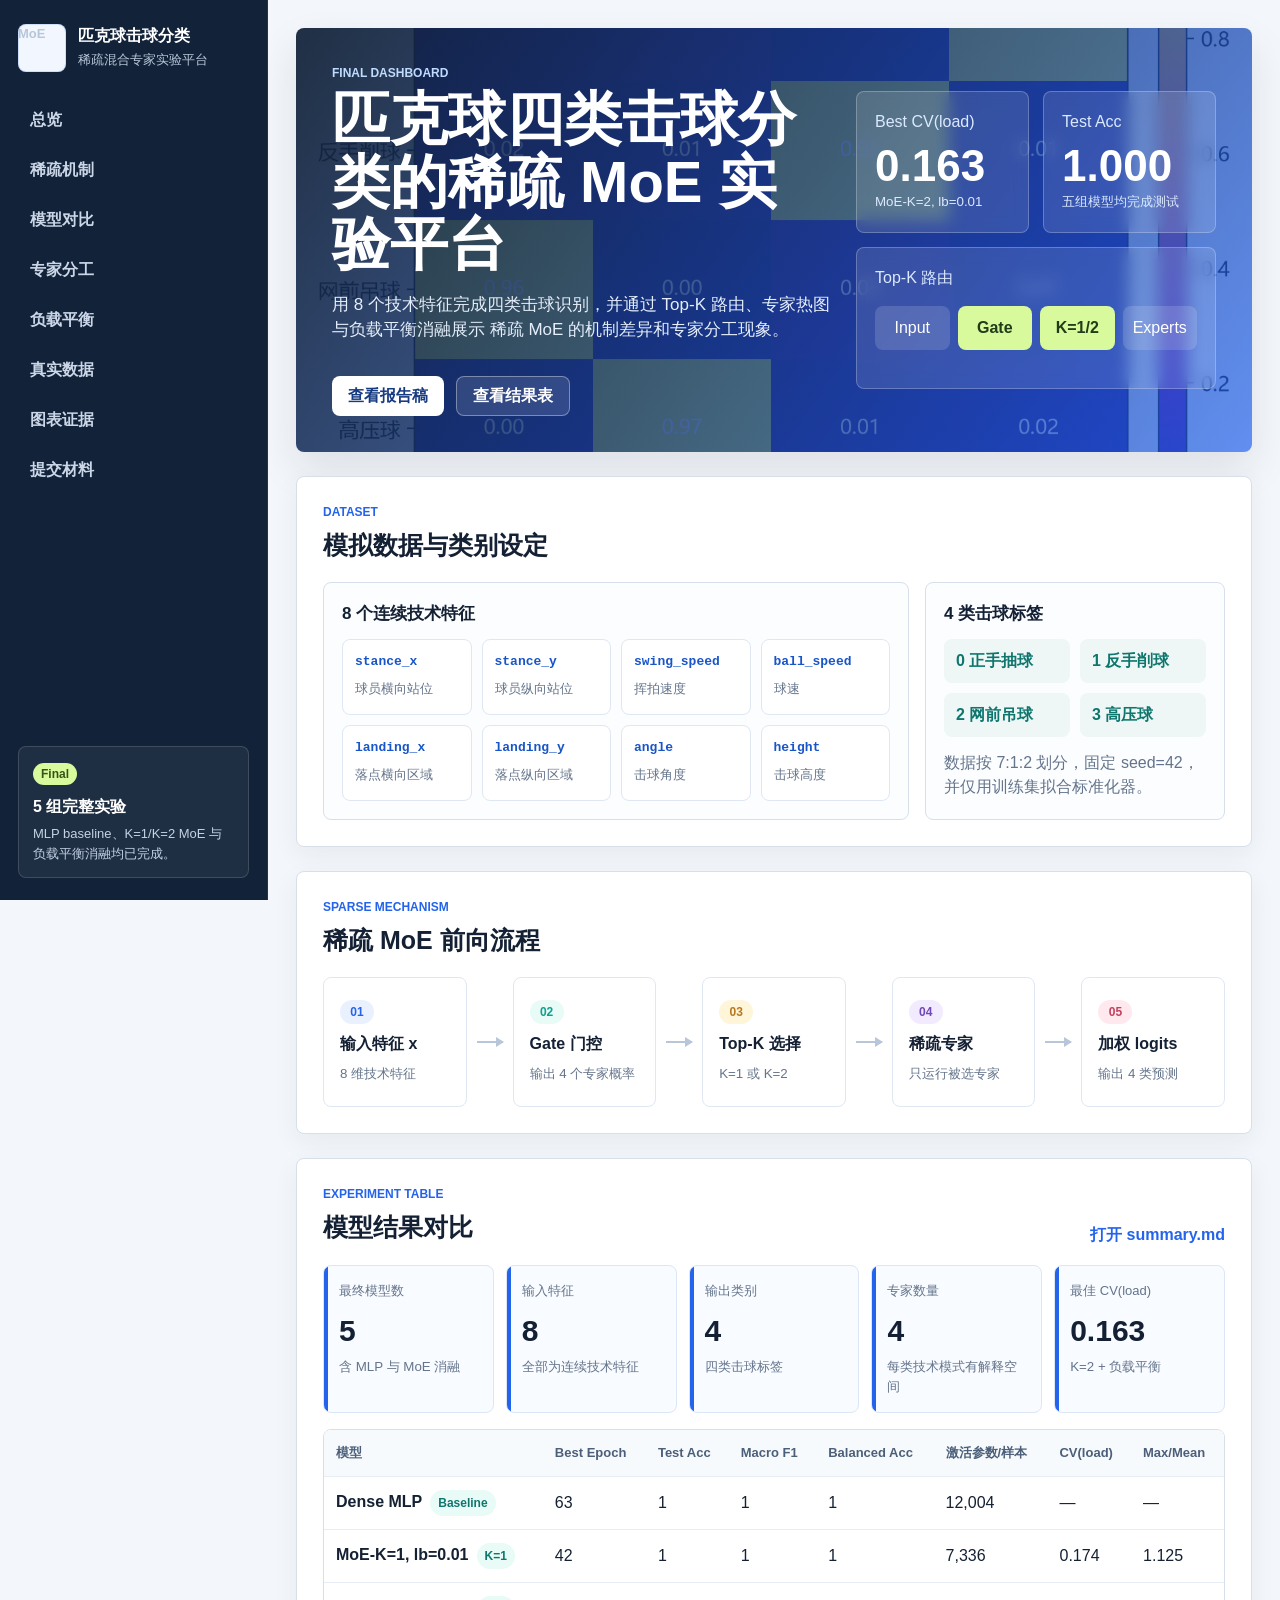
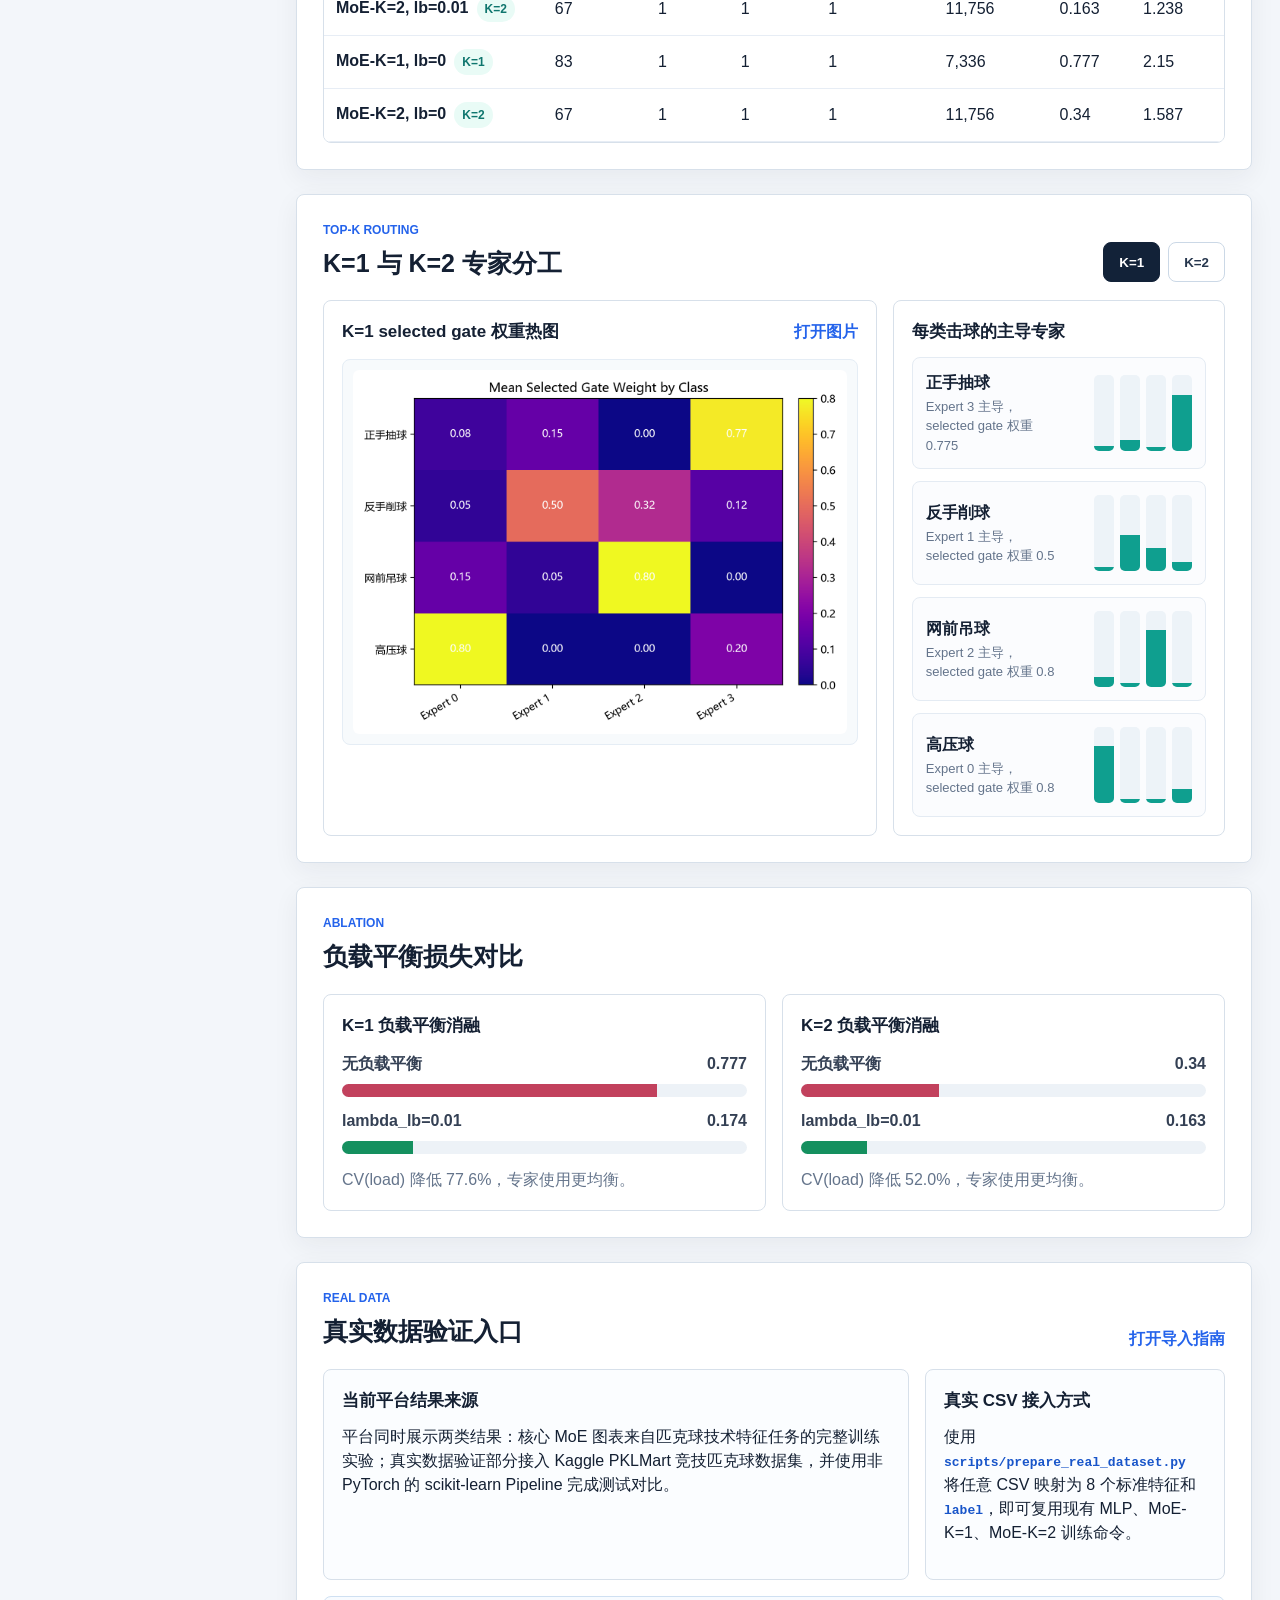
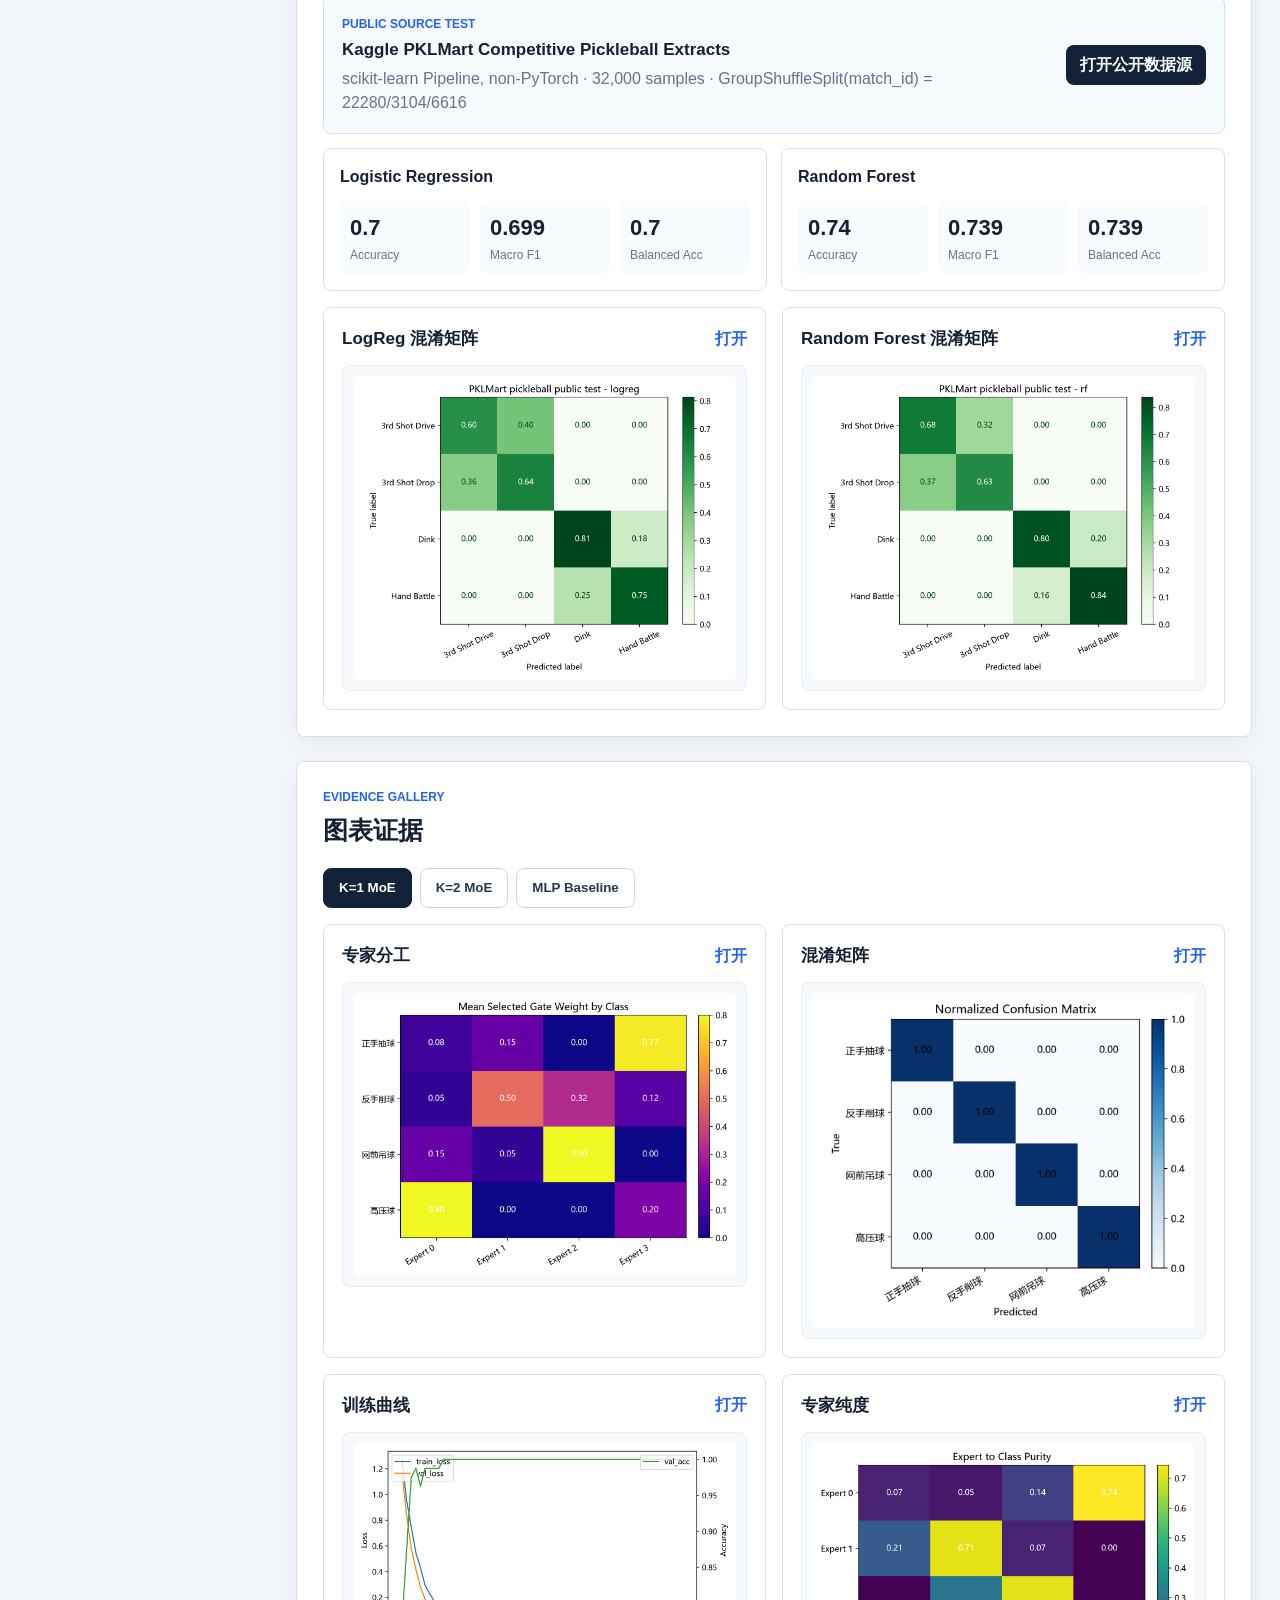
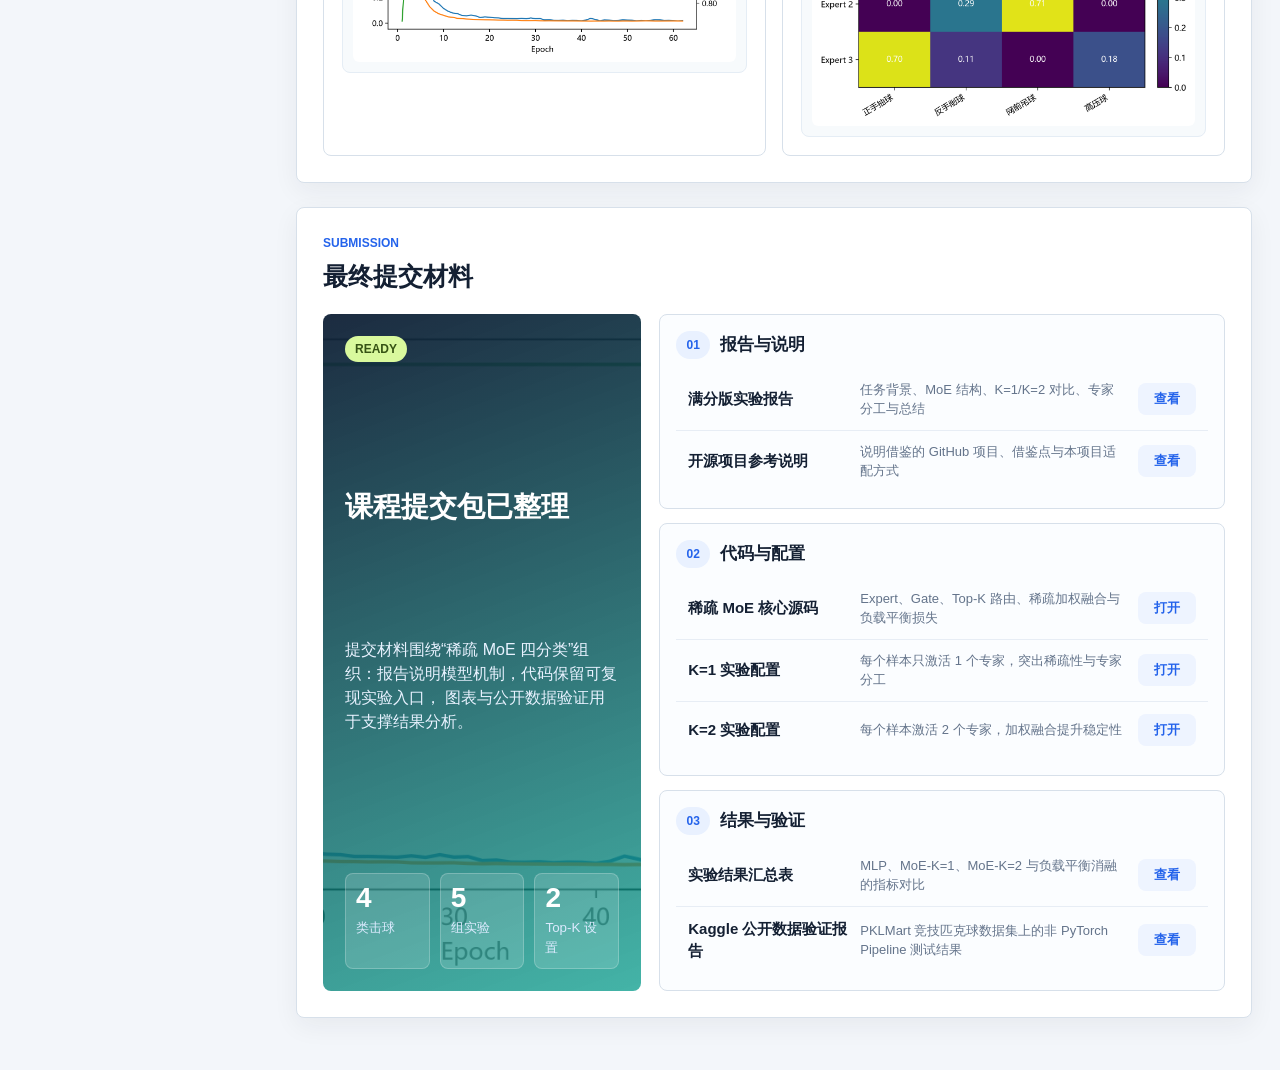
==== platform/index.html @ 54b0560f "Initial PickleMoE submission" ====
<!doctype html>
<html lang="zh-CN">
  <head>
    <meta charset="utf-8" />
    <meta name="viewport" content="width=device-width, initial-scale=1" />
    <title>匹克球稀疏 MoE 实验平台</title>
    <link rel="stylesheet" href="styles.css?v=utf8-doc-1" />
  </head>
  <body>
    <aside class="sidebar" aria-label="平台导航">
      <div class="brand">
        <span class="brand-mark">MoE</span>
        <div>
          <strong>匹克球击球分类</strong>
          <span>稀疏混合专家实验平台</span>
        </div>
      </div>
      <nav>
        <a href="#overview">总览</a>
        <a href="#pipeline">稀疏机制</a>
        <a href="#models">模型对比</a>
        <a href="#routing">专家分工</a>
        <a href="#balance">负载平衡</a>
        <a href="#realdata">真实数据</a>
        <a href="#figures">图表证据</a>
        <a href="#artifacts">提交材料</a>
      </nav>
      <div class="sidebar-note">
        <span>Final</span>
        <strong>5 组完整实验</strong>
        <p>MLP baseline、K=1/K=2 MoE 与负载平衡消融均已完成。</p>
      </div>
    </aside>

    <main class="main">
      <section id="overview" class="hero-band">
        <div class="hero-copy">
          <div class="eyebrow">Final Dashboard</div>
          <h1>匹克球四类击球分类的稀疏 MoE 实验平台</h1>
          <p>
            用 8 个技术特征完成四类击球识别，并通过 Top-K 路由、专家热图与负载平衡消融展示
            稀疏 MoE 的机制差异和专家分工现象。
          </p>
          <div class="hero-actions">
            <a href="doc.html?src=../docs/final_report_full_score.md&amp;title=满分版报告稿">查看报告稿</a>
            <a href="doc.html?src=../runs/summary.md&amp;title=实验汇总表">查看结果表</a>
          </div>
        </div>
        <div class="hero-dashboard" aria-label="关键实验指标">
          <div class="hero-score">
            <span>Best CV(load)</span>
            <strong>0.163</strong>
            <small>MoE-K=2, lb=0.01</small>
          </div>
          <div class="hero-score">
            <span>Test Acc</span>
            <strong>1.000</strong>
            <small>五组模型均完成测试</small>
          </div>
          <div class="hero-score wide">
            <span>Top-K 路由</span>
            <div class="route-mini">
              <i>Input</i>
              <b>Gate</b>
              <b>K=1/2</b>
              <i>Experts</i>
            </div>
          </div>
        </div>
      </section>

      <section class="section">
        <div class="section-heading">
          <div>
            <p>Dataset</p>
            <h2>模拟数据与类别设定</h2>
          </div>
        </div>
        <div class="overview-grid">
          <article class="surface">
            <h3>8 个连续技术特征</h3>
            <div class="feature-grid" id="featureGrid"></div>
          </article>
          <article class="surface insight-card">
            <h3>4 类击球标签</h3>
            <div class="label-chips">
              <span>0 正手抽球</span>
              <span>1 反手削球</span>
              <span>2 网前吊球</span>
              <span>3 高压球</span>
            </div>
            <p>数据按 7:1:2 划分，固定 seed=42，并仅用训练集拟合标准化器。</p>
          </article>
        </div>
      </section>

      <section id="pipeline" class="section">
        <div class="section-heading">
          <div>
            <p>Sparse Mechanism</p>
            <h2>稀疏 MoE 前向流程</h2>
          </div>
        </div>
        <div class="pipeline" aria-label="MoE 前向流程图">
          <div class="pipe-node input"><span>01</span><strong>输入特征 x</strong><small>8 维技术特征</small></div>
          <div class="pipe-arrow"></div>
          <div class="pipe-node gate"><span>02</span><strong>Gate 门控</strong><small>输出 4 个专家概率</small></div>
          <div class="pipe-arrow"></div>
          <div class="pipe-node topk"><span>03</span><strong>Top-K 选择</strong><small>K=1 或 K=2</small></div>
          <div class="pipe-arrow"></div>
          <div class="pipe-node experts"><span>04</span><strong>稀疏专家</strong><small>只运行被选专家</small></div>
          <div class="pipe-arrow"></div>
          <div class="pipe-node logits"><span>05</span><strong>加权 logits</strong><small>输出 4 类预测</small></div>
        </div>
      </section>

      <section id="models" class="section">
        <div class="section-heading">
          <div>
            <p>Experiment Table</p>
            <h2>模型结果对比</h2>
          </div>
          <a class="ghost-link" href="doc.html?src=../runs/summary.md&amp;title=实验汇总表">打开 summary.md</a>
        </div>
        <div class="metrics-strip" id="topMetrics"></div>
        <div class="table-wrap">
          <table id="resultsTable">
            <thead>
              <tr>
                <th>模型</th>
                <th>Best Epoch</th>
                <th>Test Acc</th>
                <th>Macro F1</th>
                <th>Balanced Acc</th>
                <th>激活参数/样本</th>
                <th>CV(load)</th>
                <th>Max/Mean</th>
              </tr>
            </thead>
            <tbody></tbody>
          </table>
        </div>
      </section>

      <section id="routing" class="section">
        <div class="section-heading">
          <div>
            <p>Top-K Routing</p>
            <h2>K=1 与 K=2 专家分工</h2>
          </div>
          <div class="segmented" role="tablist" aria-label="专家分工视图">
            <button class="segment active" data-routing="k1" type="button">K=1</button>
            <button class="segment" data-routing="k2" type="button">K=2</button>
          </div>
        </div>
        <div class="routing-grid">
          <article class="image-panel">
            <div class="panel-title">
              <h3 id="routingTitle">K=1 selected gate 权重热图</h3>
              <a id="routingImageLink" href="#" target="_blank" rel="noreferrer">打开图片</a>
            </div>
            <div class="image-frame">
              <img id="routingImage" src="" alt="专家分工热图" />
            </div>
          </article>
          <article class="data-panel">
            <h3>每类击球的主导专家</h3>
            <div id="dominantExperts" class="dominant-list"></div>
          </article>
        </div>
      </section>

      <section id="balance" class="section">
        <div class="section-heading">
          <div>
            <p>Ablation</p>
            <h2>负载平衡损失对比</h2>
          </div>
        </div>
        <div class="balance-grid" id="balanceCards"></div>
      </section>

      <section id="realdata" class="section">
        <div class="section-heading">
          <div>
            <p>Real Data</p>
            <h2>真实数据验证入口</h2>
          </div>
          <a class="ghost-link" href="doc.html?src=../docs/real_data_guide.md&amp;title=真实数据导入指南">打开导入指南</a>
        </div>
        <div class="overview-grid">
          <article class="surface">
            <h3>当前平台结果来源</h3>
            <p>
              平台同时展示两类结果：核心 MoE 图表来自匹克球技术特征任务的完整训练实验；真实数据验证部分接入
              Kaggle PKLMart 竞技匹克球数据集，并使用非 PyTorch 的 scikit-learn Pipeline 完成测试对比。
            </p>
          </article>
          <article class="surface">
            <h3>真实 CSV 接入方式</h3>
            <p>
              使用 <code>scripts/prepare_real_dataset.py</code> 将任意 CSV 映射为 8 个标准特征和
              <code>label</code>，即可复用现有 MLP、MoE-K=1、MoE-K=2 训练命令。
            </p>
          </article>
        </div>
        <div class="public-source-card">
          <div>
            <p>Public Source Test</p>
            <h3 id="publicSourceName">SCORE Grand Slam Tennis Shot-Level Data</h3>
            <span id="publicMethod">scikit-learn Pipeline, non-PyTorch</span>
          </div>
          <a id="publicSourceLink" href="#" target="_blank" rel="noreferrer">打开公开数据源</a>
        </div>
        <div class="public-results-grid" id="publicResults"></div>
        <div class="figure-grid public-figures" id="publicFigures"></div>
      </section>

      <section id="figures" class="section">
        <div class="section-heading">
          <div>
            <p>Evidence Gallery</p>
            <h2>图表证据</h2>
          </div>
        </div>
        <div class="figure-tabs" id="figureTabs"></div>
        <div class="figure-grid" id="figureGrid"></div>
      </section>

      <section id="artifacts" class="section">
        <div class="section-heading">
          <div>
            <p>Submission</p>
            <h2>最终提交材料</h2>
          </div>
        </div>
        <div class="submission-panel">
          <article class="submission-summary">
            <span class="submission-tag">Ready</span>
            <h3>课程提交包已整理</h3>
            <p>
              提交材料围绕“稀疏 MoE 四分类”组织：报告说明模型机制，代码保留可复现实验入口，
              图表与公开数据验证用于支撑结果分析。
            </p>
            <div class="submission-stats" aria-label="提交材料概览">
              <span><strong>4</strong><small>类击球</small></span>
              <span><strong>5</strong><small>组实验</small></span>
              <span><strong>2</strong><small>Top-K 设置</small></span>
            </div>
          </article>

          <div class="submission-list" aria-label="最终提交材料列表">
            <section class="submission-group">
              <div class="submission-group-title">
                <span>01</span>
                <h3>报告与说明</h3>
              </div>
              <a class="submission-row" href="doc.html?src=../docs/final_report_full_score.md&amp;title=满分版报告稿">
                <strong>满分版实验报告</strong>
                <span>任务背景、MoE 结构、K=1/K=2 对比、专家分工与总结</span>
                <b>查看</b>
              </a>
              <a class="submission-row" href="doc.html?src=../docs/github_references.md&amp;title=GitHub 参考说明">
                <strong>开源项目参考说明</strong>
                <span>说明借鉴的 GitHub 项目、借鉴点与本项目适配方式</span>
                <b>查看</b>
              </a>
            </section>

            <section class="submission-group">
              <div class="submission-group-title">
                <span>02</span>
                <h3>代码与配置</h3>
              </div>
              <a class="submission-row" href="../src/pickleball_moe/models/moe.py">
                <strong>稀疏 MoE 核心源码</strong>
                <span>Expert、Gate、Top-K 路由、稀疏加权融合与负载平衡损失</span>
                <b>打开</b>
              </a>
              <a class="submission-row" href="../configs/moe_k1.yaml">
                <strong>K=1 实验配置</strong>
                <span>每个样本只激活 1 个专家，突出稀疏性与专家分工</span>
                <b>打开</b>
              </a>
              <a class="submission-row" href="../configs/moe_k2.yaml">
                <strong>K=2 实验配置</strong>
                <span>每个样本激活 2 个专家，加权融合提升稳定性</span>
                <b>打开</b>
              </a>
            </section>

            <section class="submission-group">
              <div class="submission-group-title">
                <span>03</span>
                <h3>结果与验证</h3>
              </div>
              <a class="submission-row" href="doc.html?src=../runs/summary.md&amp;title=实验汇总表">
                <strong>实验结果汇总表</strong>
                <span>MLP、MoE-K=1、MoE-K=2 与负载平衡消融的指标对比</span>
                <b>查看</b>
              </a>
              <a class="submission-row" href="doc.html?src=../docs/pklmart_public_test_report.md&amp;title=PKLMart 公开数据测试报告">
                <strong>Kaggle 公开数据验证报告</strong>
                <span>PKLMart 竞技匹克球数据集上的非 PyTorch Pipeline 测试结果</span>
                <b>查看</b>
              </a>
            </section>
          </div>
        </div>
      </section>
    </main>

    <script src="data.js?v=utf8-doc-1"></script>
    <script src="app.js?v=utf8-doc-1"></script>
  </body>
</html>
---- platform/styles.css ----
:root {
  --bg: #f3f6fa;
  --panel: #ffffff;
  --ink: #142033;
  --muted: #64748b;
  --soft: #eef3f8;
  --line: #d7e0ea;
  --nav: #122238;
  --blue: #2463eb;
  --teal: #0f9f8f;
  --green: #15905f;
  --amber: #b7791f;
  --rose: #c2415d;
  --violet: #7047b8;
  --shadow: 0 18px 40px rgba(30, 41, 59, 0.1);
}

* {
  box-sizing: border-box;
}

html {
  scroll-behavior: smooth;
}

body {
  margin: 0;
  background: var(--bg);
  color: var(--ink);
  font-family:
    "Microsoft YaHei",
    "Segoe UI",
    Arial,
    sans-serif;
  line-height: 1.5;
}

body.doc-page {
  min-height: 100vh;
  background:
    linear-gradient(180deg, rgba(232, 240, 250, 0.9), rgba(243, 246, 250, 1) 320px),
    var(--bg);
}

a {
  color: inherit;
}

.sidebar {
  position: fixed;
  inset: 0 auto 0 0;
  width: 268px;
  padding: 22px 18px;
  background: var(--nav);
  color: #fff;
  display: flex;
  flex-direction: column;
  gap: 26px;
  border-right: 1px solid rgba(255, 255, 255, 0.08);
}

.brand {
  display: flex;
  gap: 12px;
  align-items: center;
}

.brand-mark {
  display: grid;
  width: 48px;
  height: 48px;
  place-items: center;
  border-radius: 8px;
  background: #f2f7ff;
  color: var(--blue);
  font-weight: 900;
  box-shadow: inset 0 0 0 1px rgba(36, 99, 235, 0.18);
}

.brand strong,
.brand span {
  display: block;
}

.brand span {
  margin-top: 2px;
  color: #b8c6d9;
  font-size: 13px;
}

nav {
  display: grid;
  gap: 6px;
}

nav a {
  color: #cbd7e8;
  text-decoration: none;
  padding: 10px 12px;
  border-radius: 8px;
  font-weight: 700;
}

nav a:hover,
nav a:focus {
  background: rgba(255, 255, 255, 0.1);
  color: #fff;
}

.sidebar-note {
  margin-top: auto;
  padding: 14px;
  border-radius: 8px;
  border: 1px solid rgba(255, 255, 255, 0.14);
  background: rgba(255, 255, 255, 0.06);
}

.sidebar-note span {
  display: inline-flex;
  padding: 2px 8px;
  border-radius: 999px;
  background: #d9f99d;
  color: #365314;
  font-size: 12px;
  font-weight: 900;
}

.sidebar-note strong {
  display: block;
  margin-top: 10px;
}

.sidebar-note p {
  margin: 5px 0 0;
  color: #c4d2e5;
  font-size: 13px;
}

.main {
  margin-left: 268px;
  padding: 28px;
}

.hero-band,
.section {
  max-width: 1240px;
  margin: 0 auto 24px;
}

.hero-band {
  display: grid;
  grid-template-columns: minmax(0, 1.2fr) minmax(360px, 0.8fr);
  gap: 22px;
  align-items: stretch;
  min-height: 420px;
  padding: 36px;
  border-radius: 8px;
  background:
    linear-gradient(125deg, rgba(18, 34, 56, 0.94), rgba(36, 99, 235, 0.72)),
    url("../runs/final_moe_k2_lb/figures/mean_selected_gate_by_class_heatmap.png") center / cover;
  color: #fff;
  box-shadow: var(--shadow);
  overflow: hidden;
}

.hero-copy {
  display: flex;
  flex-direction: column;
  justify-content: center;
  max-width: 760px;
}

.eyebrow,
.section-heading p {
  margin: 0 0 6px;
  color: var(--blue);
  font-weight: 900;
  font-size: 12px;
  letter-spacing: 0;
  text-transform: uppercase;
}

.hero-band .eyebrow {
  color: #bfdbfe;
}

h1,
h2,
h3,
p {
  margin-top: 0;
}

h1 {
  margin-bottom: 16px;
  font-size: clamp(34px, 5vw, 58px);
  line-height: 1.08;
  letter-spacing: 0;
}

h2 {
  margin-bottom: 0;
  font-size: 25px;
}

h3 {
  margin-bottom: 12px;
  font-size: 17px;
}

.hero-copy p {
  max-width: 720px;
  color: #e5eefb;
  font-size: 17px;
}

.hero-actions {
  display: flex;
  gap: 12px;
  flex-wrap: wrap;
  margin-top: 16px;
}

.hero-actions a {
  display: inline-flex;
  align-items: center;
  justify-content: center;
  min-height: 40px;
  padding: 0 16px;
  border-radius: 8px;
  background: #fff;
  color: #173b80;
  text-decoration: none;
  font-weight: 900;
}

.hero-actions a + a {
  background: rgba(255, 255, 255, 0.12);
  color: #fff;
  border: 1px solid rgba(255, 255, 255, 0.36);
}

.hero-dashboard {
  display: grid;
  grid-template-columns: repeat(2, minmax(0, 1fr));
  gap: 14px;
  align-content: center;
}

.hero-score {
  min-height: 142px;
  padding: 18px;
  border-radius: 8px;
  border: 1px solid rgba(255, 255, 255, 0.24);
  background: rgba(255, 255, 255, 0.12);
  backdrop-filter: blur(8px);
}

.hero-score.wide {
  grid-column: 1 / -1;
}

.hero-score span,
.hero-score small {
  display: block;
  color: #dbeafe;
}

.hero-score strong {
  display: block;
  margin: 10px 0 4px;
  font-size: 44px;
  line-height: 1;
}

.route-mini {
  display: grid;
  grid-template-columns: repeat(4, minmax(0, 1fr));
  gap: 8px;
  margin-top: 16px;
}

.route-mini i,
.route-mini b {
  min-height: 44px;
  display: grid;
  place-items: center;
  border-radius: 8px;
  font-style: normal;
  background: rgba(255, 255, 255, 0.14);
}

.route-mini b {
  background: #d9f99d;
  color: #1f3d18;
}

.section {
  padding: 26px;
  background: var(--panel);
  border: 1px solid var(--line);
  border-radius: 8px;
  box-shadow: 0 8px 26px rgba(30, 41, 59, 0.06);
}

.section-heading {
  display: flex;
  justify-content: space-between;
  align-items: flex-end;
  gap: 16px;
  margin-bottom: 18px;
}

.overview-grid,
.routing-grid,
.balance-grid,
.figure-grid,
.artifact-grid {
  display: grid;
  gap: 16px;
}

.overview-grid {
  grid-template-columns: minmax(0, 1.35fr) minmax(300px, 0.65fr);
}

.surface,
.data-panel,
.image-panel,
.balance-card,
.figure-card,
.artifact {
  border: 1px solid var(--line);
  border-radius: 8px;
  padding: 18px;
  background: #fff;
}

.surface {
  background: #fbfdff;
}

.feature-grid {
  display: grid;
  grid-template-columns: repeat(4, minmax(0, 1fr));
  gap: 10px;
}

.feature-item {
  display: grid;
  gap: 4px;
  min-height: 76px;
  padding: 12px;
  border: 1px solid #dfe8f2;
  border-radius: 8px;
  background: #fff;
}

code {
  color: #1855c9;
  font-weight: 900;
}

.feature-item span {
  color: var(--muted);
  font-size: 13px;
}

.label-chips {
  display: grid;
  grid-template-columns: repeat(2, minmax(0, 1fr));
  gap: 10px;
  margin-bottom: 14px;
}

.label-chips span {
  padding: 10px 12px;
  border-radius: 8px;
  background: #eef7f5;
  color: #0f766e;
  font-weight: 800;
}

.insight-card p {
  color: var(--muted);
  margin-bottom: 0;
}

.pipeline {
  display: grid;
  grid-template-columns: minmax(130px, 1fr) 26px minmax(130px, 1fr) 26px minmax(130px, 1fr) 26px minmax(130px, 1fr) 26px minmax(130px, 1fr);
  align-items: stretch;
  gap: 10px;
}

.pipe-node {
  min-height: 130px;
  display: grid;
  align-content: center;
  gap: 8px;
  padding: 16px;
  border-radius: 8px;
  border: 1px solid #dfe8f2;
  background: #fff;
}

.pipe-node span {
  width: 34px;
  height: 24px;
  display: grid;
  place-items: center;
  border-radius: 999px;
  background: #e9f1ff;
  color: var(--blue);
  font-size: 12px;
  font-weight: 900;
}

.pipe-node small {
  color: var(--muted);
}

.pipe-node.gate span {
  background: #e9fbf6;
  color: var(--teal);
}

.pipe-node.topk span {
  background: #fff5d8;
  color: var(--amber);
}

.pipe-node.experts span {
  background: #f2eafe;
  color: var(--violet);
}

.pipe-node.logits span {
  background: #ffe9ef;
  color: var(--rose);
}

.pipe-arrow {
  align-self: center;
  height: 2px;
  background: #b7c6d8;
  position: relative;
}

.pipe-arrow::after {
  content: "";
  position: absolute;
  right: -1px;
  top: -4px;
  border-left: 8px solid #b7c6d8;
  border-top: 5px solid transparent;
  border-bottom: 5px solid transparent;
}

.metrics-strip {
  display: grid;
  grid-template-columns: repeat(5, minmax(0, 1fr));
  gap: 12px;
  margin-bottom: 16px;
}

.metric-card {
  min-height: 118px;
  padding: 15px;
  border-radius: 8px;
  border: 1px solid #dbe7f4;
  background: #f8fbff;
  position: relative;
  overflow: hidden;
}

.metric-card::before {
  content: "";
  position: absolute;
  inset: 0 auto 0 0;
  width: 4px;
  background: var(--blue);
}

.metric-card span {
  display: block;
  color: var(--muted);
  font-size: 13px;
}

.metric-card strong {
  display: block;
  margin-top: 8px;
  font-size: 30px;
}

.metric-card small {
  display: block;
  color: var(--muted);
  margin-top: 4px;
}

.ghost-link,
.panel-title a {
  color: var(--blue);
  text-decoration: none;
  font-weight: 900;
}

.table-wrap {
  overflow-x: auto;
  border: 1px solid var(--line);
  border-radius: 8px;
}

table {
  width: 100%;
  border-collapse: collapse;
  min-width: 900px;
  background: #fff;
}

th,
td {
  text-align: left;
  padding: 13px 12px;
  border-bottom: 1px solid #e7edf5;
}

th {
  color: #4b5f7a;
  font-size: 13px;
  background: #f7fafc;
}

tbody tr:hover {
  background: #f8fbff;
}

.model-badge {
  display: inline-flex;
  padding: 4px 8px;
  border-radius: 999px;
  margin-left: 8px;
  color: #0f766e;
  background: #e9fbf6;
  font-size: 12px;
  font-weight: 900;
}

.segmented,
.figure-tabs {
  display: flex;
  gap: 8px;
  flex-wrap: wrap;
}

.segment,
.figure-tab {
  border: 1px solid #cbd8e6;
  background: #fff;
  color: #26364d;
  min-height: 40px;
  padding: 0 15px;
  border-radius: 8px;
  font-weight: 900;
  cursor: pointer;
}

.segment.active,
.figure-tab.active {
  background: var(--nav);
  border-color: var(--nav);
  color: #fff;
}

.routing-grid {
  grid-template-columns: minmax(0, 1.25fr) minmax(330px, 0.75fr);
}

.panel-title {
  display: flex;
  justify-content: space-between;
  gap: 12px;
  align-items: center;
  margin-bottom: 14px;
}

.panel-title h3 {
  margin-bottom: 0;
}

.image-frame {
  padding: 10px;
  border-radius: 8px;
  background: #f7fafc;
  border: 1px solid #e5edf5;
}

img {
  max-width: 100%;
  height: auto;
  display: block;
  border-radius: 6px;
  background: #fff;
}

.dominant-list {
  display: grid;
  gap: 12px;
}

.dominant-item {
  display: grid;
  grid-template-columns: 1fr 118px;
  gap: 12px;
  align-items: center;
  padding: 13px;
  border: 1px solid #e4ebf3;
  border-radius: 8px;
  background: #fbfcfe;
}

.dominant-item strong,
.dominant-item span {
  display: block;
}

.dominant-item span {
  color: var(--muted);
  font-size: 13px;
  margin-top: 2px;
}

.mini-bars {
  display: flex;
  align-items: flex-end;
  justify-content: flex-end;
  gap: 6px;
  height: 76px;
}

.mini-bars span {
  display: flex;
  align-items: flex-end;
  width: 20px;
  height: 76px;
  background: #edf3f8;
  border-radius: 5px;
  overflow: hidden;
}

.mini-bars i {
  width: 100%;
  background: var(--teal);
}

.balance-grid {
  grid-template-columns: repeat(2, minmax(0, 1fr));
}

.balance-card h3 {
  margin-bottom: 14px;
}

.balance-row {
  display: flex;
  justify-content: space-between;
  color: #344054;
  font-weight: 800;
  margin-top: 12px;
}

.bar-track {
  height: 13px;
  margin-top: 8px;
  background: #edf2f7;
  border-radius: 999px;
  overflow: hidden;
}

.bar-track i {
  display: block;
  height: 100%;
  background: var(--rose);
}

.bar-track.improved i {
  background: var(--green);
}

.balance-card p {
  margin: 14px 0 0;
  color: var(--muted);
}

.figure-tabs {
  margin-bottom: 16px;
}

.figure-grid {
  grid-template-columns: repeat(2, minmax(0, 1fr));
}

.figure-card {
  transition:
    border-color 0.2s,
    box-shadow 0.2s,
    transform 0.2s;
}

.figure-card:hover {
  border-color: #b8c9dd;
  box-shadow: 0 12px 28px rgba(30, 41, 59, 0.1);
  transform: translateY(-2px);
}

.public-source-card {
  display: flex;
  justify-content: space-between;
  align-items: center;
  gap: 16px;
  margin-top: 16px;
  padding: 18px;
  border-radius: 8px;
  border: 1px solid #cfe0f2;
  background: #f7fbff;
}

.public-source-card p {
  margin-bottom: 4px;
  color: var(--blue);
  font-size: 12px;
  font-weight: 900;
  text-transform: uppercase;
}

.public-source-card h3 {
  margin-bottom: 4px;
}

.public-source-card span {
  color: var(--muted);
}

.public-source-card a {
  display: inline-flex;
  align-items: center;
  justify-content: center;
  min-height: 40px;
  padding: 0 14px;
  border-radius: 8px;
  background: var(--nav);
  color: #fff;
  text-decoration: none;
  font-weight: 900;
  white-space: nowrap;
}

.public-results-grid {
  display: grid;
  grid-template-columns: repeat(2, minmax(0, 1fr));
  gap: 14px;
  margin-top: 14px;
}

.public-result-card {
  padding: 16px;
  border-radius: 8px;
  border: 1px solid var(--line);
  background: #fff;
}

.public-result-card strong {
  display: block;
  margin-bottom: 12px;
}

.public-metrics {
  display: grid;
  grid-template-columns: repeat(3, minmax(0, 1fr));
  gap: 10px;
}

.public-metrics span {
  display: grid;
  gap: 2px;
  padding: 10px;
  border-radius: 8px;
  background: #f8fbff;
}

.public-metrics b {
  font-size: 22px;
}

.public-metrics i {
  color: var(--muted);
  font-size: 12px;
  font-style: normal;
}

.public-figures {
  margin-top: 16px;
}

.submission-panel {
  display: grid;
  grid-template-columns: minmax(260px, 0.36fr) minmax(0, 0.64fr);
  gap: 18px;
  align-items: stretch;
}

.submission-summary {
  padding: 22px;
  border-radius: 8px;
  background:
    linear-gradient(160deg, rgba(18, 34, 56, 0.96), rgba(15, 159, 143, 0.78)),
    url("../runs/final_moe_k1_lb/figures/training_curves.png") center / cover;
  color: #fff;
  min-height: 360px;
  display: flex;
  flex-direction: column;
  justify-content: space-between;
}

.submission-tag {
  align-self: flex-start;
  padding: 4px 10px;
  border-radius: 999px;
  background: #d9f99d;
  color: #365314;
  font-size: 12px;
  font-weight: 900;
  text-transform: uppercase;
}

.submission-summary h3 {
  margin: 24px 0 10px;
  font-size: 28px;
  line-height: 1.15;
}

.submission-summary p {
  color: #e8f2ff;
}

.submission-stats {
  display: grid;
  grid-template-columns: repeat(3, minmax(0, 1fr));
  gap: 10px;
  margin-top: 18px;
}

.submission-stats span {
  min-height: 72px;
  padding: 10px;
  border-radius: 8px;
  background: rgba(255, 255, 255, 0.14);
  border: 1px solid rgba(255, 255, 255, 0.22);
}

.submission-stats strong,
.submission-stats small {
  display: block;
}

.submission-stats strong {
  font-size: 28px;
  line-height: 1;
}

.submission-stats small {
  margin-top: 6px;
  color: #dbeafe;
}

.submission-list {
  display: grid;
  gap: 14px;
}

.submission-group {
  padding: 16px;
  border: 1px solid var(--line);
  border-radius: 8px;
  background: #fbfdff;
}

.submission-group-title {
  display: flex;
  align-items: center;
  gap: 10px;
  margin-bottom: 10px;
}

.submission-group-title span {
  display: grid;
  width: 34px;
  height: 28px;
  place-items: center;
  border-radius: 999px;
  background: #e9f1ff;
  color: var(--blue);
  font-size: 12px;
  font-weight: 900;
}

.submission-group-title h3 {
  margin: 0;
}

.submission-row {
  display: grid;
  grid-template-columns: minmax(160px, 0.28fr) minmax(0, 1fr) 58px;
  gap: 12px;
  align-items: center;
  min-height: 58px;
  padding: 11px 12px;
  border-top: 1px solid #e7edf5;
  color: var(--ink);
  text-decoration: none;
}

.submission-row:first-of-type {
  border-top: 0;
}

.submission-row strong {
  font-size: 15px;
}

.submission-row span {
  color: var(--muted);
  font-size: 13px;
}

.submission-row b {
  display: inline-grid;
  place-items: center;
  min-height: 32px;
  border-radius: 8px;
  background: #eef4ff;
  color: var(--blue);
  font-size: 13px;
}

.submission-row:hover,
.submission-row:focus {
  background: #f5f9ff;
}

.doc-shell {
  width: min(1040px, calc(100% - 32px));
  margin: 24px auto 44px;
}

.doc-topbar {
  display: grid;
  grid-template-columns: 132px minmax(0, 1fr) 132px;
  gap: 16px;
  align-items: center;
  margin-bottom: 16px;
  padding: 18px;
  border: 1px solid var(--line);
  border-radius: 8px;
  background: #fff;
  box-shadow: var(--shadow);
}

.doc-topbar p {
  margin: 0 0 4px;
  color: var(--blue);
  font-size: 12px;
  font-weight: 900;
  letter-spacing: 0;
  text-transform: uppercase;
}

.doc-topbar h1 {
  margin: 0;
  font-size: clamp(22px, 4vw, 34px);
  line-height: 1.15;
}

.doc-back,
.doc-raw {
  display: inline-flex;
  align-items: center;
  justify-content: center;
  min-height: 40px;
  padding: 0 14px;
  border-radius: 8px;
  text-decoration: none;
  font-weight: 900;
}

.doc-back {
  background: var(--nav);
  color: #fff;
}

.doc-raw {
  color: var(--blue);
  border: 1px solid #cbd8e6;
  background: #fff;
}

.doc-content {
  padding: 34px;
  border: 1px solid var(--line);
  border-radius: 8px;
  background: #fff;
  box-shadow: 0 10px 28px rgba(30, 41, 59, 0.08);
  font-size: 16px;
}

.doc-content h1,
.doc-content h2,
.doc-content h3,
.doc-content h4 {
  margin: 28px 0 12px;
  line-height: 1.22;
}

.doc-content h1:first-child,
.doc-content h2:first-child,
.doc-content h3:first-child {
  margin-top: 0;
}

.doc-content h1 {
  font-size: 32px;
}

.doc-content h2 {
  padding-top: 8px;
  border-top: 1px solid #e7edf5;
  font-size: 24px;
}

.doc-content h3 {
  font-size: 19px;
}

.doc-content p {
  margin: 0 0 14px;
  color: #26364d;
}

.doc-content a {
  color: var(--blue);
  font-weight: 800;
}

.doc-content ul,
.doc-content ol {
  margin: 0 0 16px 22px;
  padding: 0;
  color: #26364d;
}

.doc-content li {
  margin: 7px 0;
}

.doc-content code {
  padding: 2px 5px;
  border-radius: 5px;
  background: #eef4ff;
}

.doc-content pre {
  overflow-x: auto;
  margin: 16px 0;
  padding: 16px;
  border-radius: 8px;
  background: #122238;
  color: #edf6ff;
}

.doc-content pre code {
  padding: 0;
  background: transparent;
  color: inherit;
  font-weight: 500;
}

.doc-content blockquote {
  margin: 16px 0;
  padding: 12px 16px;
  border-left: 4px solid var(--blue);
  background: #f7fbff;
  color: #26364d;
}

.doc-content blockquote p:last-child {
  margin-bottom: 0;
}

.doc-table-wrap {
  overflow-x: auto;
  margin: 16px 0 22px;
  border: 1px solid var(--line);
  border-radius: 8px;
}

.doc-content table {
  min-width: 640px;
}

.doc-content th,
.doc-content td {
  vertical-align: top;
}

.doc-content hr {
  margin: 24px 0;
  border: 0;
  border-top: 1px solid #e7edf5;
}

.doc-loading,
.doc-error {
  margin: 0;
  padding: 18px;
  border-radius: 8px;
  background: #f7fbff;
}

.doc-error h2 {
  margin-top: 0;
}

@media (max-width: 1120px) {
  .hero-band,
  .overview-grid,
  .routing-grid,
  .balance-grid,
  .figure-grid,
  .artifact-grid,
  .submission-panel {
    grid-template-columns: 1fr;
  }

  .feature-grid {
    grid-template-columns: repeat(2, minmax(0, 1fr));
  }

  .pipeline {
    grid-template-columns: 1fr;
  }

  .pipe-arrow {
    height: 24px;
    width: 2px;
    justify-self: center;
  }

  .pipe-arrow::after {
    right: -4px;
    top: auto;
    bottom: -1px;
    border-left: 5px solid transparent;
    border-right: 5px solid transparent;
    border-top: 8px solid #b7c6d8;
    border-bottom: 0;
  }
}

@media (max-width: 980px) {
  .sidebar {
    position: static;
    width: auto;
  }

  .main {
    margin-left: 0;
    padding: 16px;
  }

  nav {
    grid-template-columns: repeat(3, minmax(0, 1fr));
  }

  .metrics-strip {
    grid-template-columns: repeat(2, minmax(0, 1fr));
  }
}

@media (max-width: 620px) {
  .hero-band,
  .section {
    padding: 16px;
  }

  .hero-dashboard,
  .feature-grid,
  .label-chips,
  .metrics-strip,
  .public-results-grid,
  nav {
    grid-template-columns: 1fr;
  }

  .public-source-card {
    align-items: flex-start;
    flex-direction: column;
  }

  .submission-row {
    grid-template-columns: 1fr;
  }

  .submission-row b {
    justify-self: start;
    padding: 0 12px;
  }

  .submission-stats {
    grid-template-columns: 1fr;
  }

  .section-heading,
  .panel-title {
    align-items: flex-start;
    flex-direction: column;
  }

  .dominant-item {
    grid-template-columns: 1fr;
  }

  .doc-shell {
    width: min(100% - 20px, 1040px);
    margin-top: 10px;
  }

  .doc-topbar {
    grid-template-columns: 1fr;
  }

  .doc-back,
  .doc-raw {
    justify-self: start;
  }

  .doc-content {
    padding: 20px;
  }
}
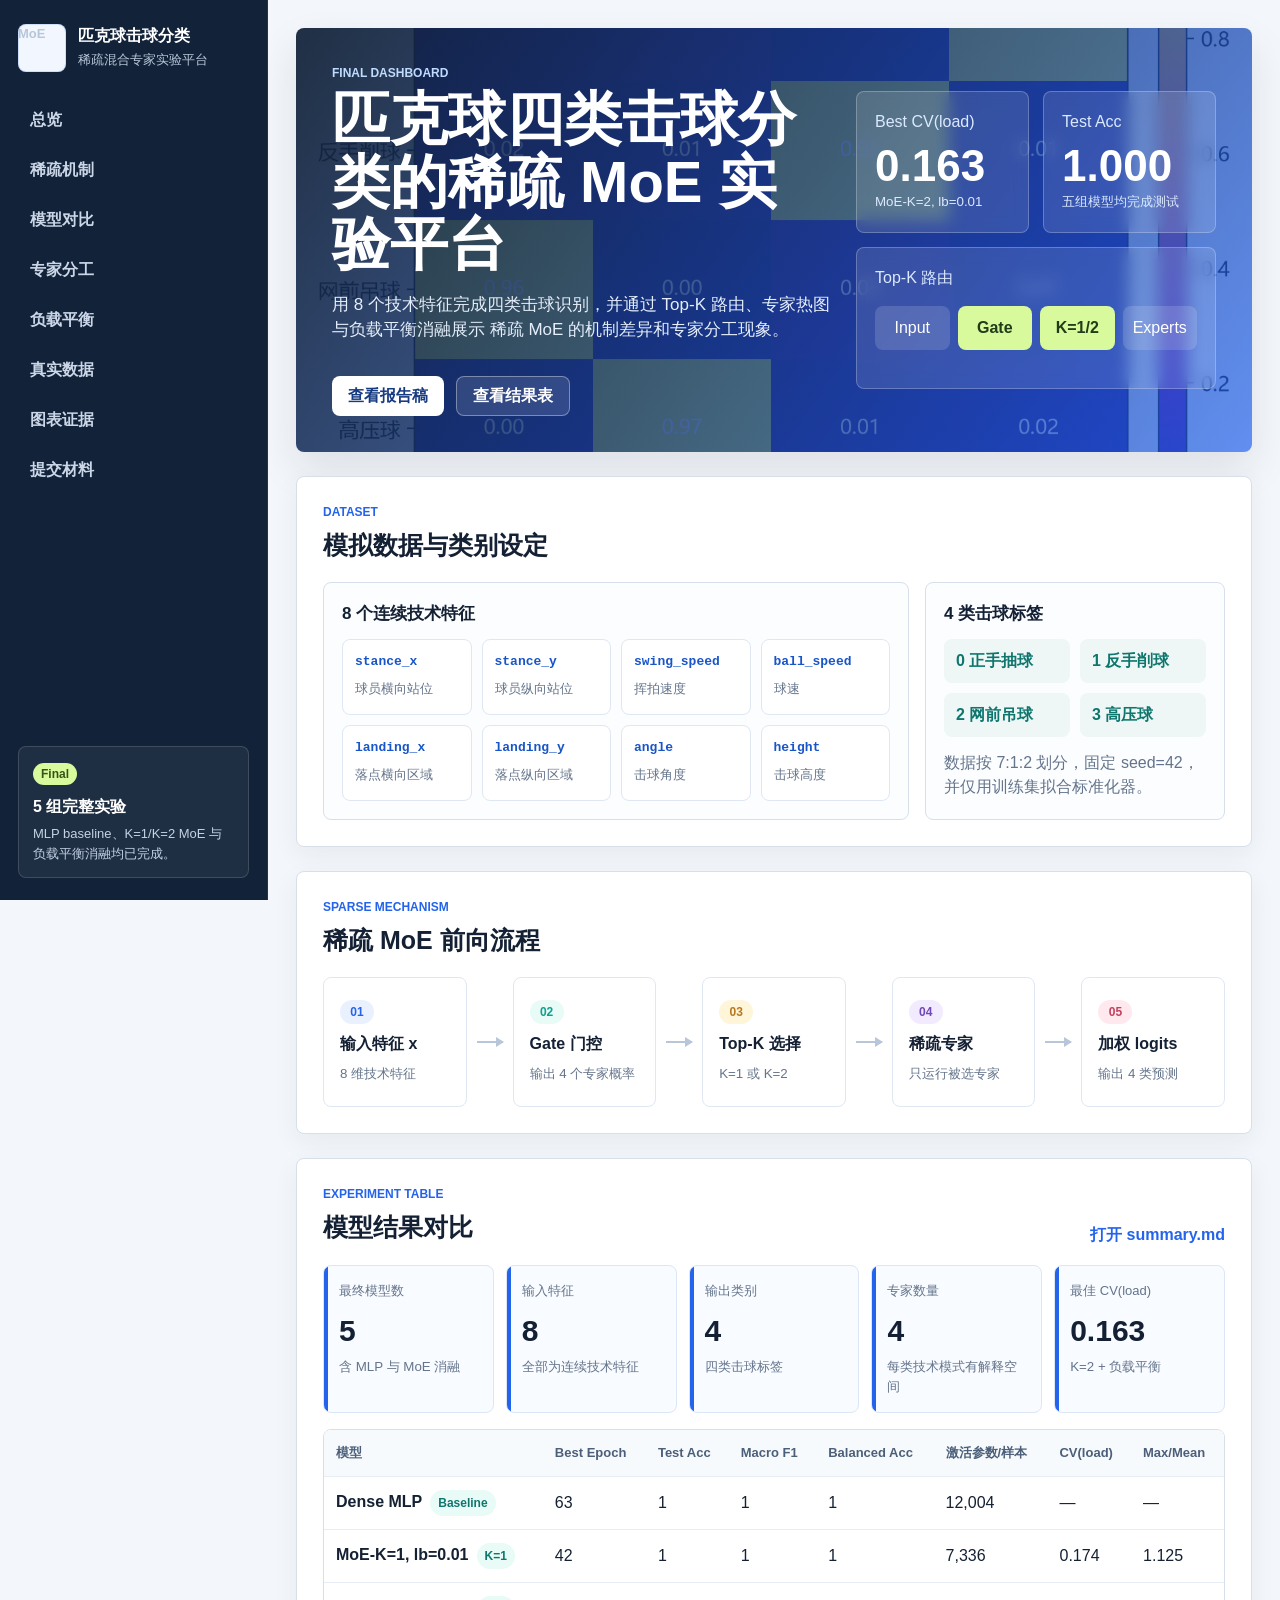
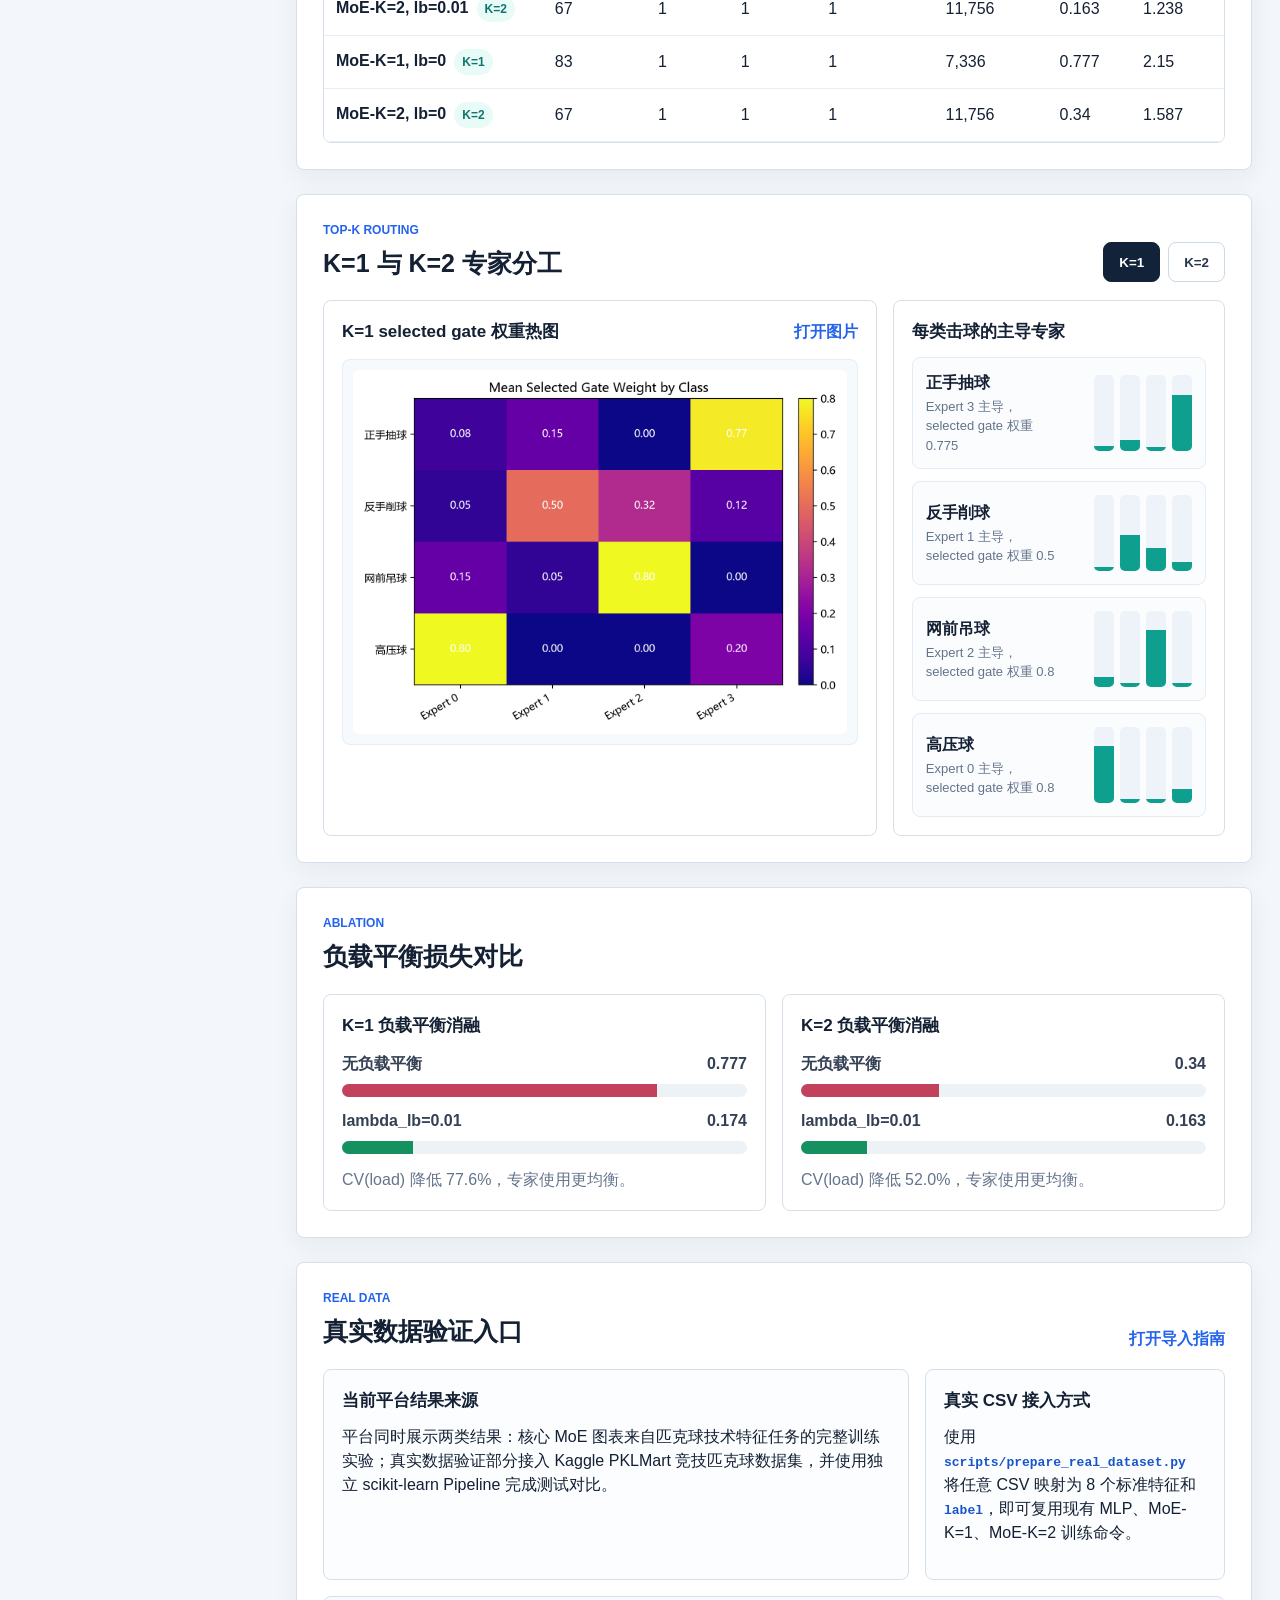
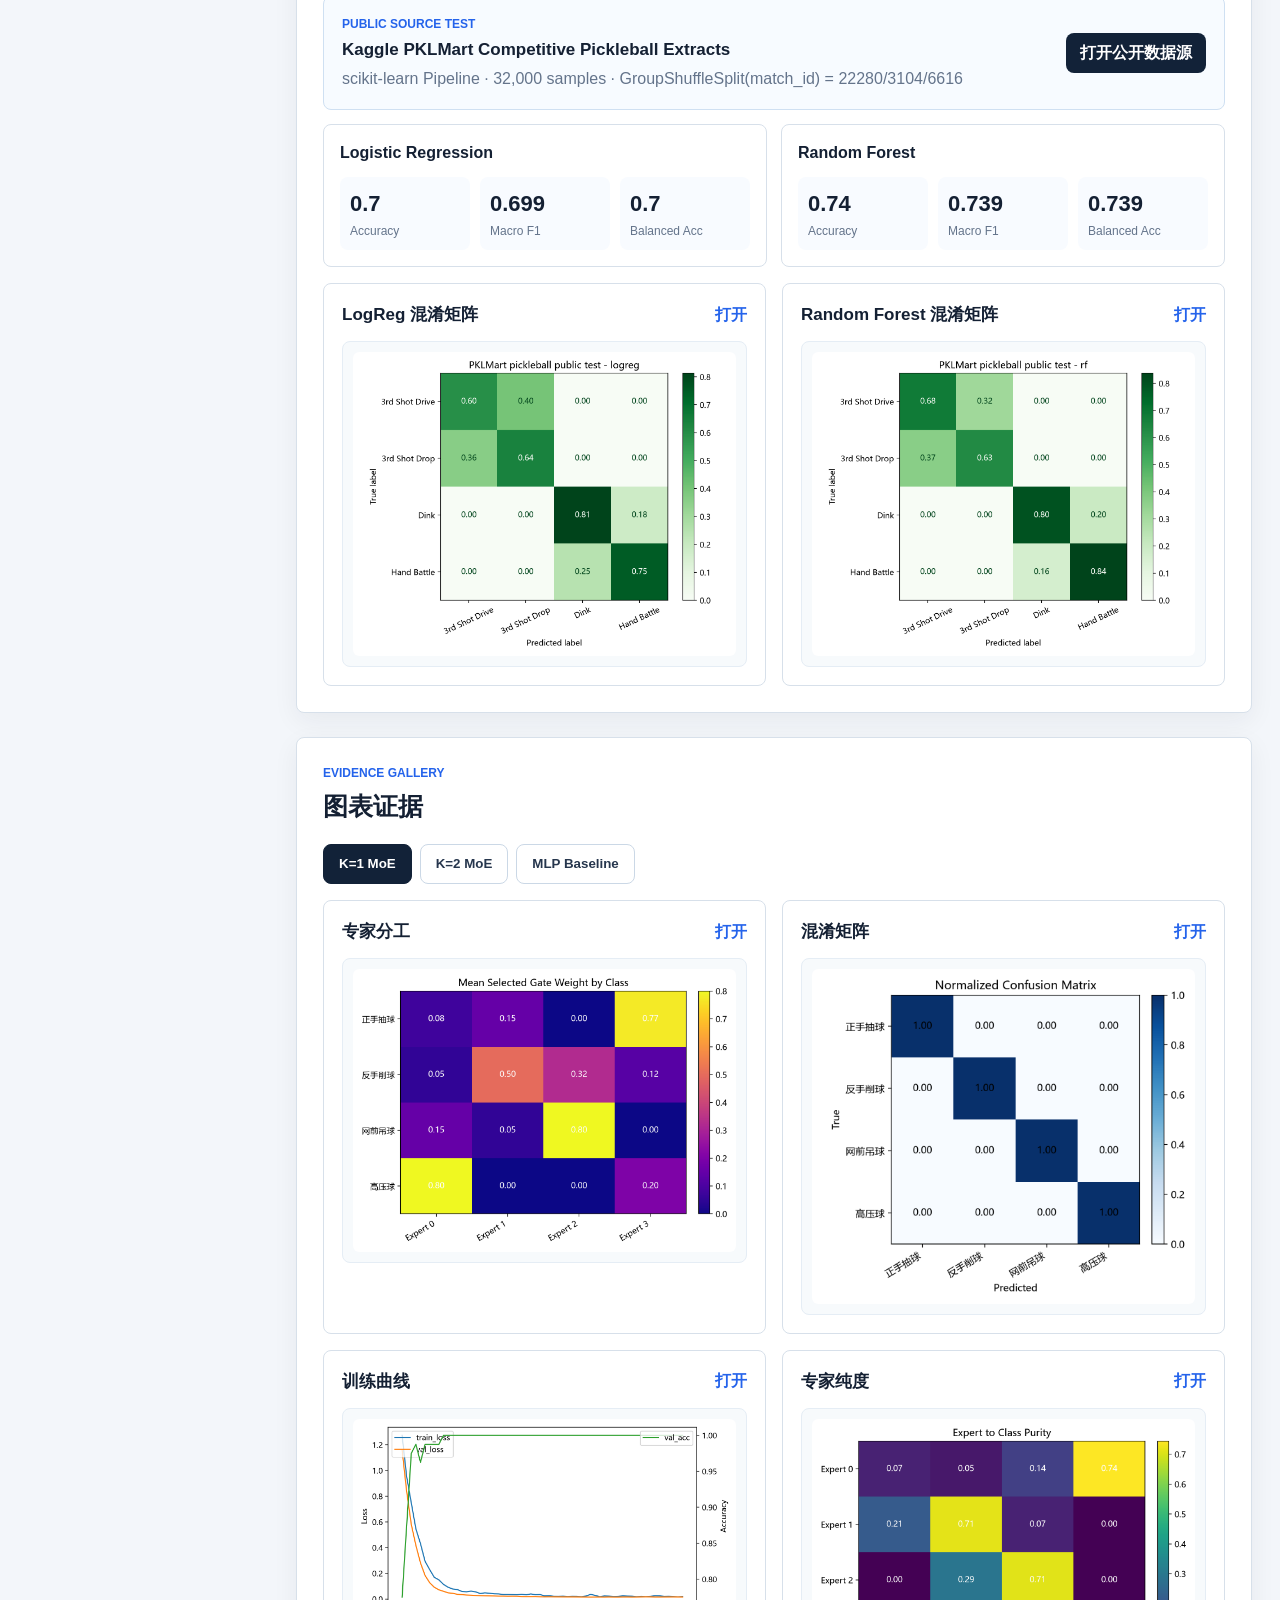
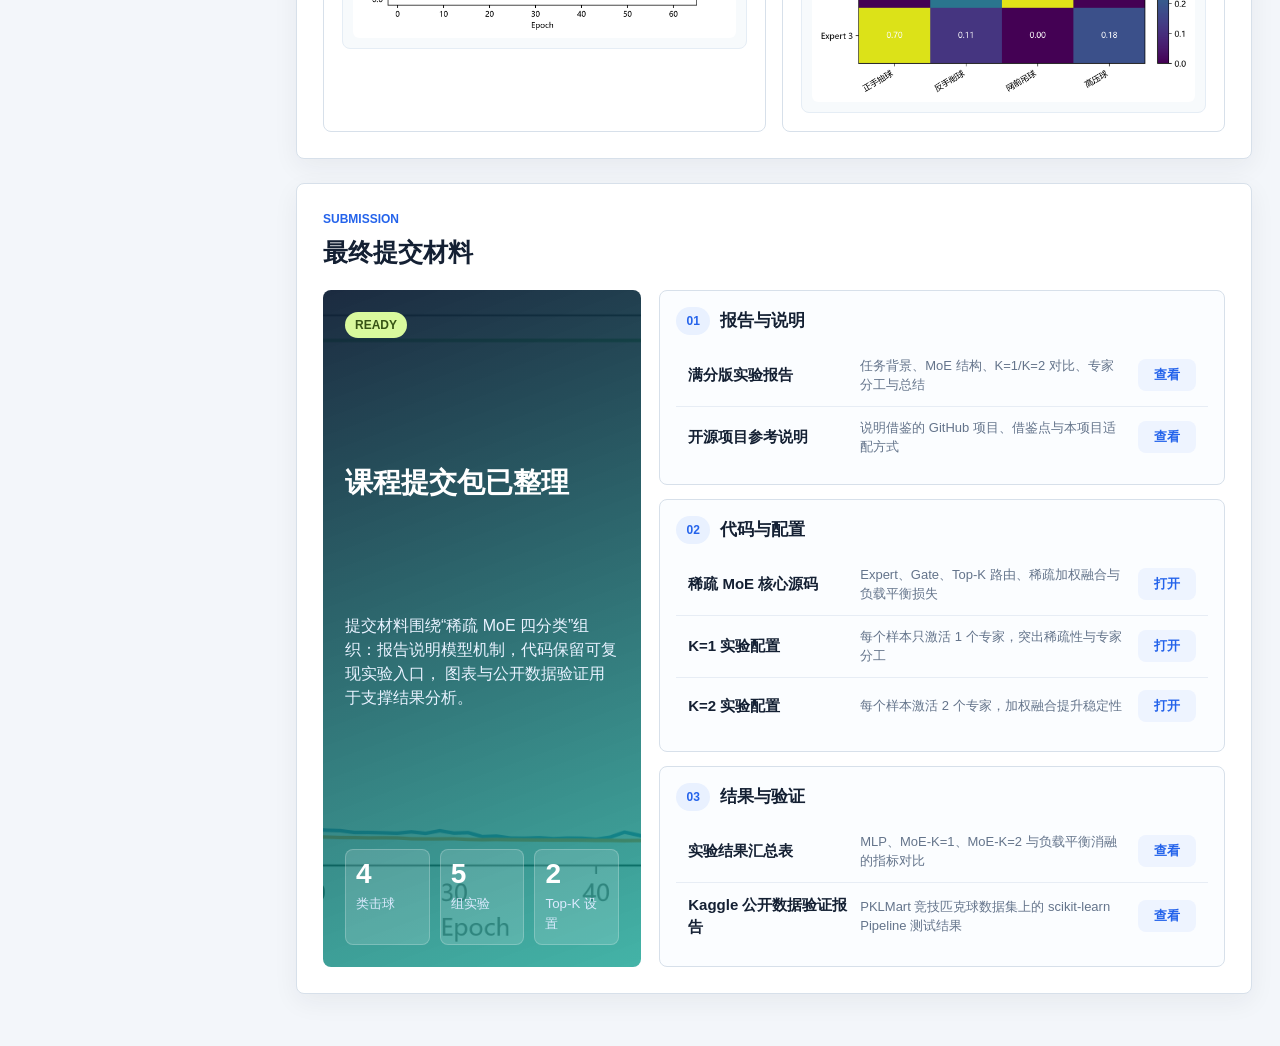
==== commit 91c55e3e: "Soften public data validation wording" ====
--- a/platform/index.html
+++ b/platform/index.html
@@ -4,7 +4,7 @@
     <meta charset="utf-8" />
     <meta name="viewport" content="width=device-width, initial-scale=1" />
     <title>匹克球稀疏 MoE 实验平台</title>
-    <link rel="stylesheet" href="styles.css?v=utf8-doc-1" />
+    <link rel="stylesheet" href="styles.css?v=doc-fallback-2" />
   </head>
   <body>
     <aside class="sidebar" aria-label="平台导航">
@@ -42,8 +42,8 @@
             稀疏 MoE 的机制差异和专家分工现象。
           </p>
           <div class="hero-actions">
-            <a href="doc.html?src=../docs/final_report_full_score.md&amp;title=满分版报告稿">查看报告稿</a>
-            <a href="doc.html?src=../runs/summary.md&amp;title=实验汇总表">查看结果表</a>
+            <a href="doc.html?viewer=2&amp;src=../docs/final_report_full_score.md&amp;title=满分版报告稿">查看报告稿</a>
+            <a href="doc.html?viewer=2&amp;src=../runs/summary.md&amp;title=实验汇总表">查看结果表</a>
           </div>
         </div>
         <div class="hero-dashboard" aria-label="关键实验指标">
@@ -120,7 +120,7 @@
             <p>Experiment Table</p>
             <h2>模型结果对比</h2>
           </div>
-          <a class="ghost-link" href="doc.html?src=../runs/summary.md&amp;title=实验汇总表">打开 summary.md</a>
+          <a class="ghost-link" href="doc.html?viewer=2&amp;src=../runs/summary.md&amp;title=实验汇总表">打开 summary.md</a>
         </div>
         <div class="metrics-strip" id="topMetrics"></div>
         <div class="table-wrap">
@@ -186,14 +186,14 @@
             <p>Real Data</p>
             <h2>真实数据验证入口</h2>
           </div>
-          <a class="ghost-link" href="doc.html?src=../docs/real_data_guide.md&amp;title=真实数据导入指南">打开导入指南</a>
+          <a class="ghost-link" href="doc.html?viewer=2&amp;src=../docs/real_data_guide.md&amp;title=真实数据导入指南">打开导入指南</a>
         </div>
         <div class="overview-grid">
           <article class="surface">
             <h3>当前平台结果来源</h3>
             <p>
               平台同时展示两类结果：核心 MoE 图表来自匹克球技术特征任务的完整训练实验；真实数据验证部分接入
-              Kaggle PKLMart 竞技匹克球数据集，并使用非 PyTorch 的 scikit-learn Pipeline 完成测试对比。
+              Kaggle PKLMart 竞技匹克球数据集，并使用独立 scikit-learn Pipeline 完成测试对比。
             </p>
           </article>
           <article class="surface">
@@ -208,7 +208,7 @@
           <div>
             <p>Public Source Test</p>
             <h3 id="publicSourceName">SCORE Grand Slam Tennis Shot-Level Data</h3>
-            <span id="publicMethod">scikit-learn Pipeline, non-PyTorch</span>
+            <span id="publicMethod">scikit-learn Pipeline</span>
           </div>
           <a id="publicSourceLink" href="#" target="_blank" rel="noreferrer">打开公开数据源</a>
         </div>
@@ -255,12 +255,12 @@
                 <span>01</span>
                 <h3>报告与说明</h3>
               </div>
-              <a class="submission-row" href="doc.html?src=../docs/final_report_full_score.md&amp;title=满分版报告稿">
+              <a class="submission-row" href="doc.html?viewer=2&amp;src=../docs/final_report_full_score.md&amp;title=满分版报告稿">
                 <strong>满分版实验报告</strong>
                 <span>任务背景、MoE 结构、K=1/K=2 对比、专家分工与总结</span>
                 <b>查看</b>
               </a>
-              <a class="submission-row" href="doc.html?src=../docs/github_references.md&amp;title=GitHub 参考说明">
+              <a class="submission-row" href="doc.html?viewer=2&amp;src=../docs/github_references.md&amp;title=GitHub 参考说明">
                 <strong>开源项目参考说明</strong>
                 <span>说明借鉴的 GitHub 项目、借鉴点与本项目适配方式</span>
                 <b>查看</b>
@@ -294,14 +294,14 @@
                 <span>03</span>
                 <h3>结果与验证</h3>
               </div>
-              <a class="submission-row" href="doc.html?src=../runs/summary.md&amp;title=实验汇总表">
+              <a class="submission-row" href="doc.html?viewer=2&amp;src=../runs/summary.md&amp;title=实验汇总表">
                 <strong>实验结果汇总表</strong>
                 <span>MLP、MoE-K=1、MoE-K=2 与负载平衡消融的指标对比</span>
                 <b>查看</b>
               </a>
-              <a class="submission-row" href="doc.html?src=../docs/pklmart_public_test_report.md&amp;title=PKLMart 公开数据测试报告">
+              <a class="submission-row" href="doc.html?viewer=2&amp;src=../docs/pklmart_public_test_report.md&amp;title=PKLMart 公开数据测试报告">
                 <strong>Kaggle 公开数据验证报告</strong>
-                <span>PKLMart 竞技匹克球数据集上的非 PyTorch Pipeline 测试结果</span>
+                <span>PKLMart 竞技匹克球数据集上的 scikit-learn Pipeline 测试结果</span>
                 <b>查看</b>
               </a>
             </section>
@@ -310,7 +310,7 @@
       </section>
     </main>
 
-    <script src="data.js?v=utf8-doc-1"></script>
-    <script src="app.js?v=utf8-doc-1"></script>
+    <script src="data.js?v=doc-fallback-2"></script>
+    <script src="app.js?v=doc-fallback-2"></script>
   </body>
 </html>
